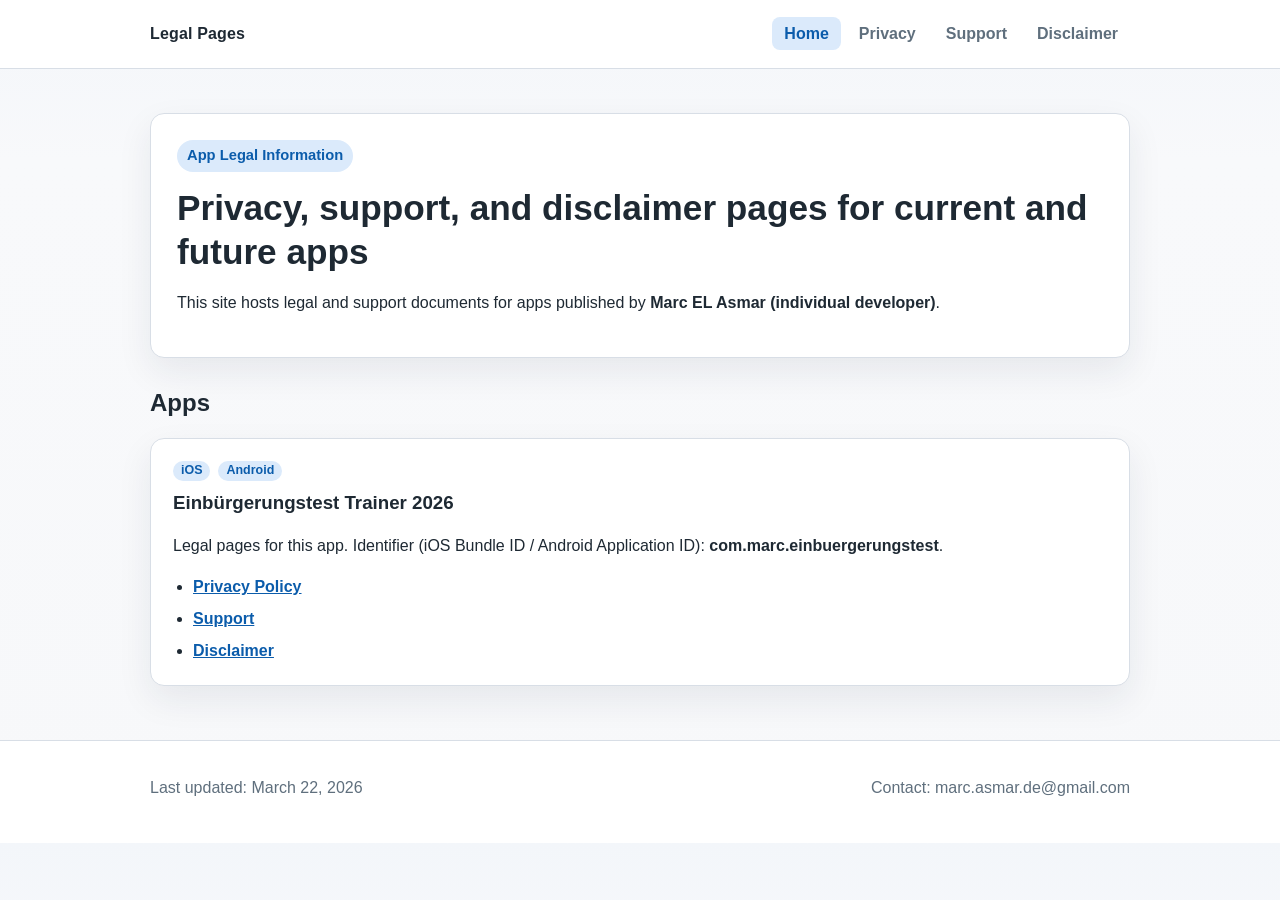
==== index.html @ 7706af72 "feat: add legal pages site for Einbürgerungstest Trainer 2026" ====
<!doctype html>
<html lang="en">
  <head>
    <meta charset="UTF-8" />
    <meta name="viewport" content="width=device-width, initial-scale=1.0" />
    <title>Legal Pages | Marcel Asmar Apps</title>
    <meta
      name="description"
      content="Legal pages for Marcel Asmar apps, including Einbürgerungstest Trainer 2026 privacy, support, and disclaimer information."
    />
    <link rel="stylesheet" href="/styles.css" />
  </head>
  <body>
    <header class="site-header">
      <div class="container nav-wrap">
        <a class="brand" href="/index.html">Legal Pages</a>
        <nav aria-label="Main navigation">
          <ul class="nav-list">
            <li><a class="active" href="/index.html">Home</a></li>
            <li><a href="/einbuergerungstest/privacy/">Privacy</a></li>
            <li><a href="/einbuergerungstest/support/">Support</a></li>
            <li><a href="/einbuergerungstest/disclaimer/">Disclaimer</a></li>
          </ul>
        </nav>
      </div>
    </header>

    <main class="container">
      <section class="hero">
        <p class="eyebrow">App Legal Information</p>
        <h1>Privacy, support, and disclaimer pages for current and future apps</h1>
        <p>
          This site hosts legal and support documents for apps published by
          <strong>Marc EL Asmar (individual developer)</strong>.
        </p>
      </section>

      <section aria-labelledby="apps-heading">
        <h2 id="apps-heading">Apps</h2>
        <div class="app-grid">
          <article class="app-card">
            <div class="tag-row" aria-label="Supported platforms">
              <span class="tag">iOS</span>
              <span class="tag">Android</span>
            </div>
            <h3>Einbürgerungstest Trainer 2026</h3>
            <p>
              Legal pages for this app. Identifier (iOS Bundle ID / Android
              Application ID):
              <strong>com.marc.einbuergerungstest</strong>.
            </p>
            <ul class="doc-list" aria-label="Einbürgerungstest Trainer 2026 legal pages">
              <li><a href="/einbuergerungstest/privacy/">Privacy Policy</a></li>
              <li><a href="/einbuergerungstest/support/">Support</a></li>
              <li><a href="/einbuergerungstest/disclaimer/">Disclaimer</a></li>
            </ul>
          </article>
        </div>
      </section>
    </main>

    <footer class="site-footer">
      <div class="container footer-wrap">
        <p>Last updated: March 22, 2026</p>
        <p>Contact: marc.asmar.de@gmail.com</p>
      </div>
    </footer>
  </body>
</html>
---- styles.css ----
:root {
  --bg: #f7f8fa;
  --surface: #ffffff;
  --text: #1e2933;
  --muted: #5f6f7d;
  --accent: #0b5cab;
  --accent-soft: #dbeafb;
  --border: #d8dee6;
  --shadow: 0 14px 35px rgba(23, 42, 58, 0.08);
}

* {
  box-sizing: border-box;
}

body {
  margin: 0;
  font-family: "Source Sans 3", "Segoe UI", "Helvetica Neue", sans-serif;
  color: var(--text);
  background: linear-gradient(180deg, #f3f6fa 0%, #f8f9fb 160px, #f7f8fa 100%);
  line-height: 1.6;
}

a {
  color: var(--accent);
}

.container {
  width: min(980px, 92%);
  margin: 0 auto;
}

.site-header {
  border-bottom: 1px solid var(--border);
  background-color: var(--surface);
  position: sticky;
  top: 0;
  z-index: 10;
}

.nav-wrap {
  display: flex;
  align-items: center;
  justify-content: space-between;
  gap: 16px;
  min-height: 68px;
}

.brand {
  text-decoration: none;
  font-weight: 700;
  color: var(--text);
  letter-spacing: 0.01em;
}

.nav-list {
  list-style: none;
  display: flex;
  gap: 6px;
  margin: 0;
  padding: 0;
}

.nav-list a {
  text-decoration: none;
  color: var(--muted);
  padding: 8px 12px;
  border-radius: 8px;
  font-weight: 600;
}

.nav-list a:hover,
.nav-list a:focus-visible {
  background: var(--accent-soft);
  color: var(--accent);
  outline: none;
}

.nav-list a.active {
  color: var(--accent);
  background: var(--accent-soft);
}

main {
  padding: 44px 0 54px;
}

.hero {
  background: var(--surface);
  border: 1px solid var(--border);
  border-radius: 14px;
  padding: 26px;
  box-shadow: var(--shadow);
}

.eyebrow {
  display: inline-block;
  margin: 0;
  color: var(--accent);
  background: var(--accent-soft);
  padding: 4px 10px;
  border-radius: 999px;
  font-weight: 600;
  font-size: 0.92rem;
}

h1,
h2,
h3 {
  line-height: 1.25;
  margin-top: 0;
}

h1 {
  margin: 14px 0 12px;
  font-size: clamp(1.75rem, 3vw, 2.2rem);
}

section + section {
  margin-top: 30px;
}

.card-grid {
  display: grid;
  grid-template-columns: repeat(auto-fit, minmax(240px, 1fr));
  gap: 18px;
}

.card {
  background: var(--surface);
  border: 1px solid var(--border);
  border-radius: 12px;
  padding: 20px;
}

.card-link {
  display: inline-block;
  margin-top: 10px;
  font-weight: 700;
  text-decoration: none;
}

.card-link:hover,
.card-link:focus-visible {
  text-decoration: underline;
}

.app-grid {
  display: grid;
  grid-template-columns: repeat(auto-fit, minmax(300px, 1fr));
  gap: 18px;
}

.app-card {
  background: var(--surface);
  border: 1px solid var(--border);
  border-radius: 14px;
  padding: 22px;
  box-shadow: var(--shadow);
}

.tag-row {
  display: flex;
  gap: 8px;
  flex-wrap: wrap;
  margin-bottom: 10px;
}

.tag {
  display: inline-block;
  margin: 0;
  color: var(--accent);
  background: var(--accent-soft);
  padding: 2px 8px;
  border-radius: 999px;
  font-weight: 600;
  font-size: 0.78rem;
  line-height: 1.25;
}

.doc-list {
  margin: 12px 0 0;
  padding-left: 20px;
}

.doc-list li + li {
  margin-top: 6px;
}

.doc-list a {
  font-weight: 700;
}

.content-panel {
  background: var(--surface);
  border: 1px solid var(--border);
  border-radius: 14px;
  padding: 24px;
  box-shadow: var(--shadow);
}

.list {
  padding-left: 20px;
}

.muted {
  color: var(--muted);
}

.faq-item + .faq-item {
  margin-top: 16px;
  padding-top: 16px;
  border-top: 1px solid var(--border);
}

.site-footer {
  border-top: 1px solid var(--border);
  background: var(--surface);
}

.footer-wrap {
  padding: 18px 0 26px;
  color: var(--muted);
  display: flex;
  flex-wrap: wrap;
  gap: 10px 20px;
  justify-content: space-between;
}

@media (max-width: 680px) {
  .nav-wrap {
    flex-direction: column;
    align-items: flex-start;
    padding: 12px 0;
  }

  .nav-list {
    width: 100%;
    gap: 4px;
    justify-content: space-between;
  }

  .nav-list a {
    display: inline-block;
    padding: 8px 10px;
  }

  main {
    padding-top: 28px;
  }

  .hero,
  .content-panel {
    padding: 20px;
  }
}
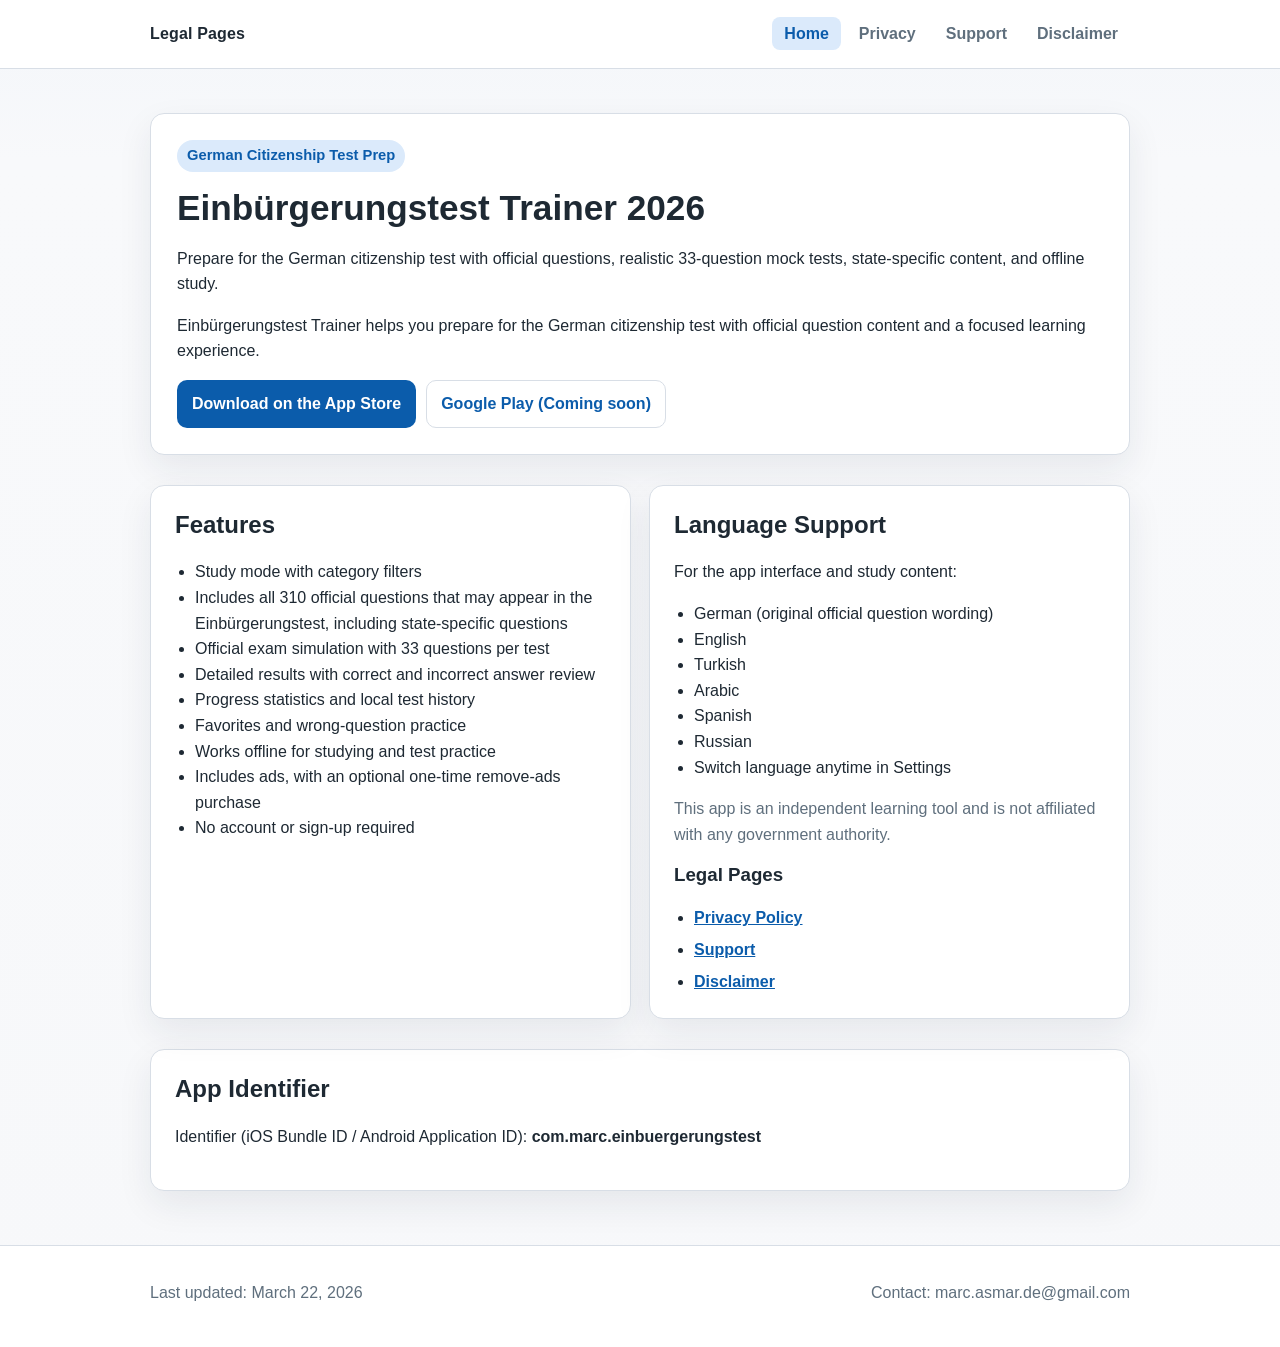
==== commit 251b96fd: "feat: convert homepage into app landing page" ====
--- a/index.html
+++ b/index.html
@@ -3,23 +3,24 @@
   <head>
     <meta charset="UTF-8" />
     <meta name="viewport" content="width=device-width, initial-scale=1.0" />
-    <title>Legal Pages | Marcel Asmar Apps</title>
+    <title>Einbürgerungstest Trainer 2026 | Official Practice App</title>
     <meta
       name="description"
-      content="Legal pages for Marcel Asmar apps, including Einbürgerungstest Trainer 2026 privacy, support, and disclaimer information."
+      content="Prepare for the German citizenship test with official questions, realistic mock tests, state-specific content, and offline study."
     />
+    <link rel="canonical" href="https://einbuergerungstest.marcelasmar.com/" />
     <link rel="stylesheet" href="/styles.css" />
   </head>
   <body>
     <header class="site-header">
       <div class="container nav-wrap">
-        <a class="brand" href="/index.html">Legal Pages</a>
+        <a class="brand" href="/">Legal Pages</a>
         <nav aria-label="Main navigation">
           <ul class="nav-list">
-            <li><a class="active" href="/index.html">Home</a></li>
-            <li><a href="/einbuergerungstest/privacy/">Privacy</a></li>
-            <li><a href="/einbuergerungstest/support/">Support</a></li>
-            <li><a href="/einbuergerungstest/disclaimer/">Disclaimer</a></li>
+            <li><a class="active" href="/">Home</a></li>
+            <li><a href="/privacy/">Privacy</a></li>
+            <li><a href="/support/">Support</a></li>
+            <li><a href="/disclaimer/">Disclaimer</a></li>
           </ul>
         </nav>
       </div>
@@ -27,35 +28,90 @@
 
     <main class="container">
       <section class="hero">
-        <p class="eyebrow">App Legal Information</p>
-        <h1>Privacy, support, and disclaimer pages for current and future apps</h1>
+        <p class="eyebrow">German Citizenship Test Prep</p>
+        <h1>Einbürgerungstest Trainer 2026</h1>
         <p>
-          This site hosts legal and support documents for apps published by
-          <strong>Marc EL Asmar (individual developer)</strong>.
+          Prepare for the German citizenship test with official questions,
+          realistic 33-question mock tests, state-specific content, and offline
+          study.
         </p>
+        <p>
+          Einbürgerungstest Trainer helps you prepare for the German
+          citizenship test with official question content and a focused learning
+          experience.
+        </p>
+        <div class="cta-row">
+          <a
+            class="button button-primary"
+            href="https://apps.apple.com/app/id6760626546"
+            target="_blank"
+            rel="noopener noreferrer"
+            >Download on the App Store</a
+          >
+          <a
+            class="button button-secondary"
+            href="https://play.google.com/store/apps/details?id=com.marc.einbuergerungstest"
+            target="_blank"
+            rel="noopener noreferrer"
+            >Google Play (Coming soon)</a
+          >
+        </div>
       </section>
 
-      <section aria-labelledby="apps-heading">
-        <h2 id="apps-heading">Apps</h2>
-        <div class="app-grid">
-          <article class="app-card">
-            <div class="tag-row" aria-label="Supported platforms">
-              <span class="tag">iOS</span>
-              <span class="tag">Android</span>
-            </div>
-            <h3>Einbürgerungstest Trainer 2026</h3>
-            <p>
-              Legal pages for this app. Identifier (iOS Bundle ID / Android
-              Application ID):
-              <strong>com.marc.einbuergerungstest</strong>.
-            </p>
-            <ul class="doc-list" aria-label="Einbürgerungstest Trainer 2026 legal pages">
-              <li><a href="/einbuergerungstest/privacy/">Privacy Policy</a></li>
-              <li><a href="/einbuergerungstest/support/">Support</a></li>
-              <li><a href="/einbuergerungstest/disclaimer/">Disclaimer</a></li>
-            </ul>
-          </article>
-        </div>
+      <section class="landing-grid" aria-label="App details">
+        <article class="content-panel">
+          <h2>Features</h2>
+          <ul class="list">
+            <li>Study mode with category filters</li>
+            <li>
+              Includes all 310 official questions that may appear in the
+              Einbürgerungstest, including state-specific questions
+            </li>
+            <li>Official exam simulation with 33 questions per test</li>
+            <li>
+              Detailed results with correct and incorrect answer review
+            </li>
+            <li>Progress statistics and local test history</li>
+            <li>Favorites and wrong-question practice</li>
+            <li>Works offline for studying and test practice</li>
+            <li>
+              Includes ads, with an optional one-time remove-ads purchase
+            </li>
+            <li>No account or sign-up required</li>
+          </ul>
+        </article>
+
+        <article class="content-panel">
+          <h2>Language Support</h2>
+          <p>For the app interface and study content:</p>
+          <ul class="list">
+            <li>German (original official question wording)</li>
+            <li>English</li>
+            <li>Turkish</li>
+            <li>Arabic</li>
+            <li>Spanish</li>
+            <li>Russian</li>
+            <li>Switch language anytime in Settings</li>
+          </ul>
+          <p class="muted legal-note">
+            This app is an independent learning tool and is not affiliated with
+            any government authority.
+          </p>
+          <h3>Legal Pages</h3>
+          <ul class="doc-list" aria-label="Einbürgerungstest Trainer 2026 legal pages">
+            <li><a href="/privacy/">Privacy Policy</a></li>
+            <li><a href="/support/">Support</a></li>
+            <li><a href="/disclaimer/">Disclaimer</a></li>
+          </ul>
+        </article>
+      </section>
+
+      <section class="content-panel" aria-label="App identifiers">
+        <h2>App Identifier</h2>
+        <p>
+          Identifier (iOS Bundle ID / Android Application ID):
+          <strong>com.marc.einbuergerungstest</strong>
+        </p>
       </section>
     </main>
 
--- a/styles.css
+++ b/styles.css
@@ -93,6 +93,47 @@
   box-shadow: var(--shadow);
 }
 
+.cta-row {
+  display: flex;
+  flex-wrap: wrap;
+  gap: 10px;
+  margin-top: 16px;
+}
+
+.button {
+  display: inline-block;
+  text-decoration: none;
+  font-weight: 700;
+  border-radius: 10px;
+  padding: 10px 14px;
+  border: 1px solid transparent;
+}
+
+.button-primary {
+  background: var(--accent);
+  color: #ffffff;
+}
+
+.button-primary:hover,
+.button-primary:focus-visible {
+  background: #084b8e;
+  color: #ffffff;
+  outline: none;
+}
+
+.button-secondary {
+  background: var(--surface);
+  color: var(--accent);
+  border-color: var(--border);
+}
+
+.button-secondary:hover,
+.button-secondary:focus-visible {
+  background: var(--accent-soft);
+  color: var(--accent);
+  outline: none;
+}
+
 .eyebrow {
   display: inline-block;
   margin: 0;
@@ -199,12 +240,22 @@
   box-shadow: var(--shadow);
 }
 
+.landing-grid {
+  display: grid;
+  grid-template-columns: repeat(auto-fit, minmax(280px, 1fr));
+  gap: 18px;
+}
+
 .list {
   padding-left: 20px;
 }
 
 .muted {
   color: var(--muted);
+}
+
+.legal-note {
+  margin-top: 14px;
 }
 
 .faq-item + .faq-item {
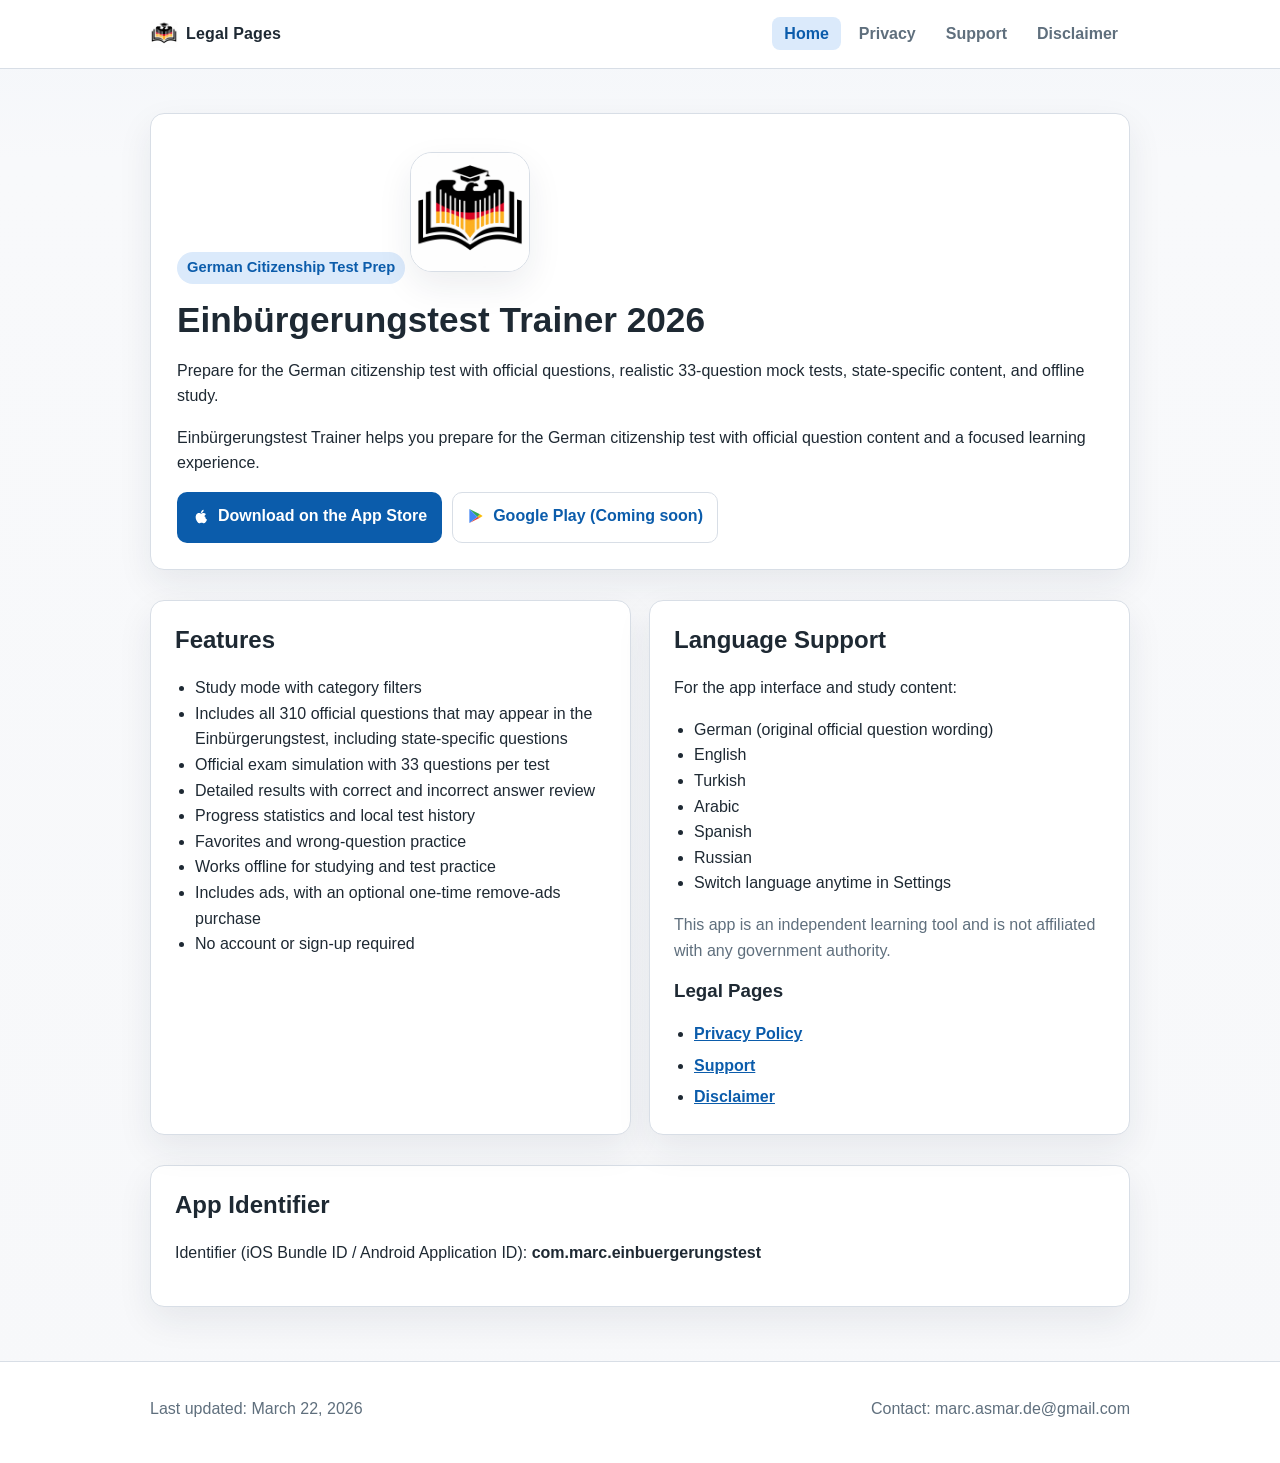
==== commit 709413f7: "feat: add app logo, favicon, and store icons" ====
--- a/index.html
+++ b/index.html
@@ -9,12 +9,23 @@
       content="Prepare for the German citizenship test with official questions, realistic mock tests, state-specific content, and offline study."
     />
     <link rel="canonical" href="https://einbuergerungstest.marcelasmar.com/" />
+    <link rel="icon" type="image/png" sizes="32x32" href="/assets/app-logo-1024.png" />
+    <link rel="apple-touch-icon" href="/assets/app-logo-1024.png" />
     <link rel="stylesheet" href="/styles.css" />
   </head>
   <body>
     <header class="site-header">
       <div class="container nav-wrap">
-        <a class="brand" href="/">Legal Pages</a>
+        <a class="brand" href="/">
+          <img
+            src="/assets/app-logo-1024.png"
+            alt="Einbürgerungstest Trainer logo"
+            class="brand-logo"
+            width="28"
+            height="28"
+          />
+          <span>Legal Pages</span>
+        </a>
         <nav aria-label="Main navigation">
           <ul class="nav-list">
             <li><a class="active" href="/">Home</a></li>
@@ -29,6 +40,13 @@
     <main class="container">
       <section class="hero">
         <p class="eyebrow">German Citizenship Test Prep</p>
+        <img
+          src="/assets/app-logo-1024.png"
+          alt="Einbürgerungstest Trainer app icon"
+          class="hero-logo"
+          width="120"
+          height="120"
+        />
         <h1>Einbürgerungstest Trainer 2026</h1>
         <p>
           Prepare for the German citizenship test with official questions,
@@ -46,15 +64,47 @@
             href="https://apps.apple.com/app/id6760626546"
             target="_blank"
             rel="noopener noreferrer"
-            >Download on the App Store</a
           >
+            <span class="button-content">
+              <svg
+                class="store-icon"
+                viewBox="0 0 24 24"
+                aria-hidden="true"
+                focusable="false"
+              >
+                <path
+                  fill="currentColor"
+                  d="M16.7 12.9c0-2 1.7-3 1.8-3.1-1-1.5-2.6-1.7-3.1-1.7-1.3-.1-2.5.8-3.2.8-.7 0-1.8-.8-2.9-.8-1.5 0-2.9.9-3.7 2.2-1.6 2.8-.4 6.9 1.2 9.1.8 1.1 1.7 2.3 2.9 2.2 1.2 0 1.6-.7 3.1-.7s1.9.7 3.1.7c1.3 0 2.1-1.1 2.9-2.2.9-1.3 1.3-2.6 1.3-2.6-.1 0-2.4-.9-2.4-3.9z"
+                />
+                <path
+                  fill="currentColor"
+                  d="M14.6 6.8c.6-.8 1-1.9.9-3-.9.1-2 .6-2.7 1.4-.6.7-1.1 1.8-1 2.9 1 .1 2-.5 2.8-1.3z"
+                />
+              </svg>
+              <span>Download on the App Store</span>
+            </span>
+          </a>
           <a
             class="button button-secondary"
             href="https://play.google.com/store/apps/details?id=com.marc.einbuergerungstest"
             target="_blank"
             rel="noopener noreferrer"
-            >Google Play (Coming soon)</a
           >
+            <span class="button-content">
+              <svg
+                class="store-icon"
+                viewBox="0 0 24 24"
+                aria-hidden="true"
+                focusable="false"
+              >
+                <path fill="#34A853" d="M3.2 2.7L13.8 13.3 17.3 9.8z" />
+                <path fill="#FBBC05" d="M17.3 9.8 20.8 12 17.3 14.2 13.8 13.3z" />
+                <path fill="#EA4335" d="M3.2 21.3 13.8 13.3 17.3 14.2z" />
+                <path fill="#4285F4" d="M3.2 2.7 13.8 13.3 3.2 21.3z" />
+              </svg>
+              <span>Google Play (Coming soon)</span>
+            </span>
+          </a>
         </div>
       </section>
 
--- a/styles.css
+++ b/styles.css
@@ -47,10 +47,20 @@
 }
 
 .brand {
+  display: inline-flex;
+  align-items: center;
+  gap: 8px;
   text-decoration: none;
   font-weight: 700;
   color: var(--text);
   letter-spacing: 0.01em;
+}
+
+.brand-logo {
+  width: 28px;
+  height: 28px;
+  object-fit: cover;
+  border-radius: 6px;
 }
 
 .nav-list {
@@ -91,6 +101,16 @@
   border-radius: 14px;
   padding: 26px;
   box-shadow: var(--shadow);
+}
+
+.hero-logo {
+  width: 120px;
+  height: 120px;
+  object-fit: cover;
+  border-radius: 22px;
+  border: 1px solid var(--border);
+  box-shadow: var(--shadow);
+  margin-top: 12px;
 }
 
 .cta-row {
@@ -109,6 +129,17 @@
   border: 1px solid transparent;
 }
 
+.button-content {
+  display: inline-flex;
+  align-items: center;
+  gap: 8px;
+}
+
+.store-icon {
+  width: 18px;
+  height: 18px;
+}
+
 .button-primary {
   background: var(--accent);
   color: #ffffff;
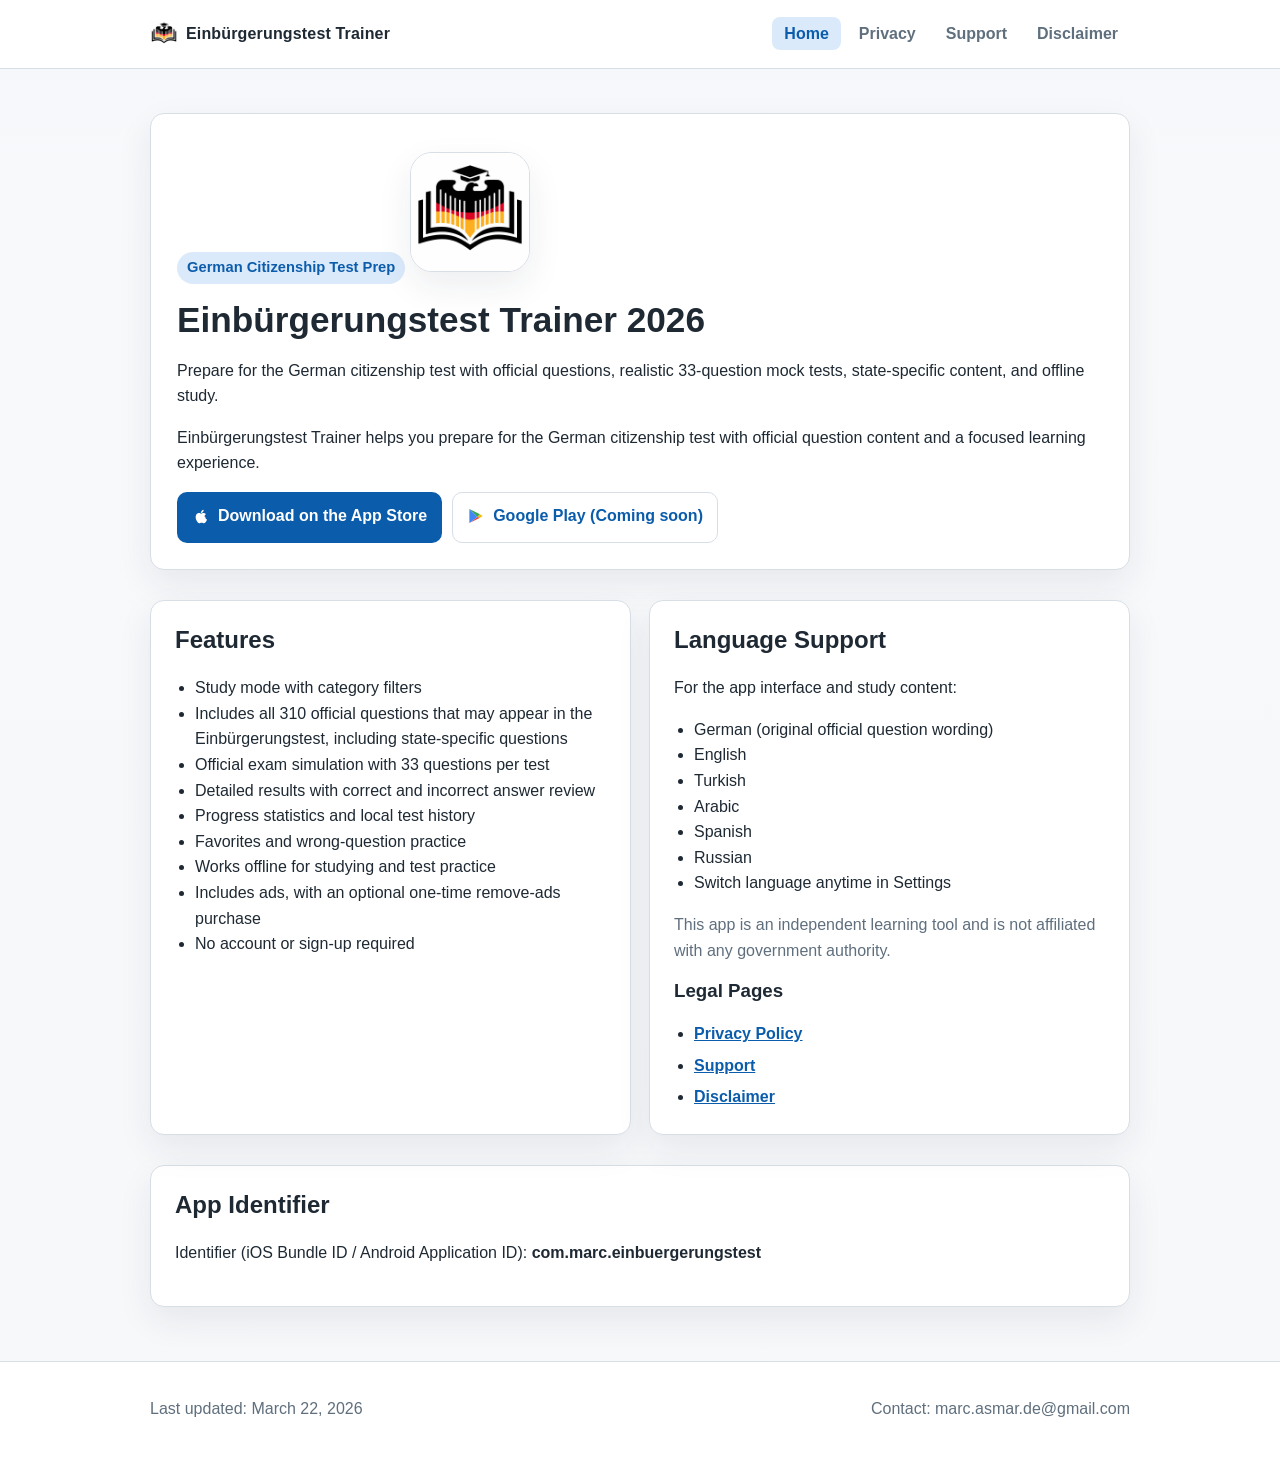
==== commit a37fa946: "chore: rename header brand to app name" ====
--- a/index.html
+++ b/index.html
@@ -24,7 +24,7 @@
             width="28"
             height="28"
           />
-          <span>Legal Pages</span>
+          <span>Einbürgerungstest Trainer</span>
         </a>
         <nav aria-label="Main navigation">
           <ul class="nav-list">
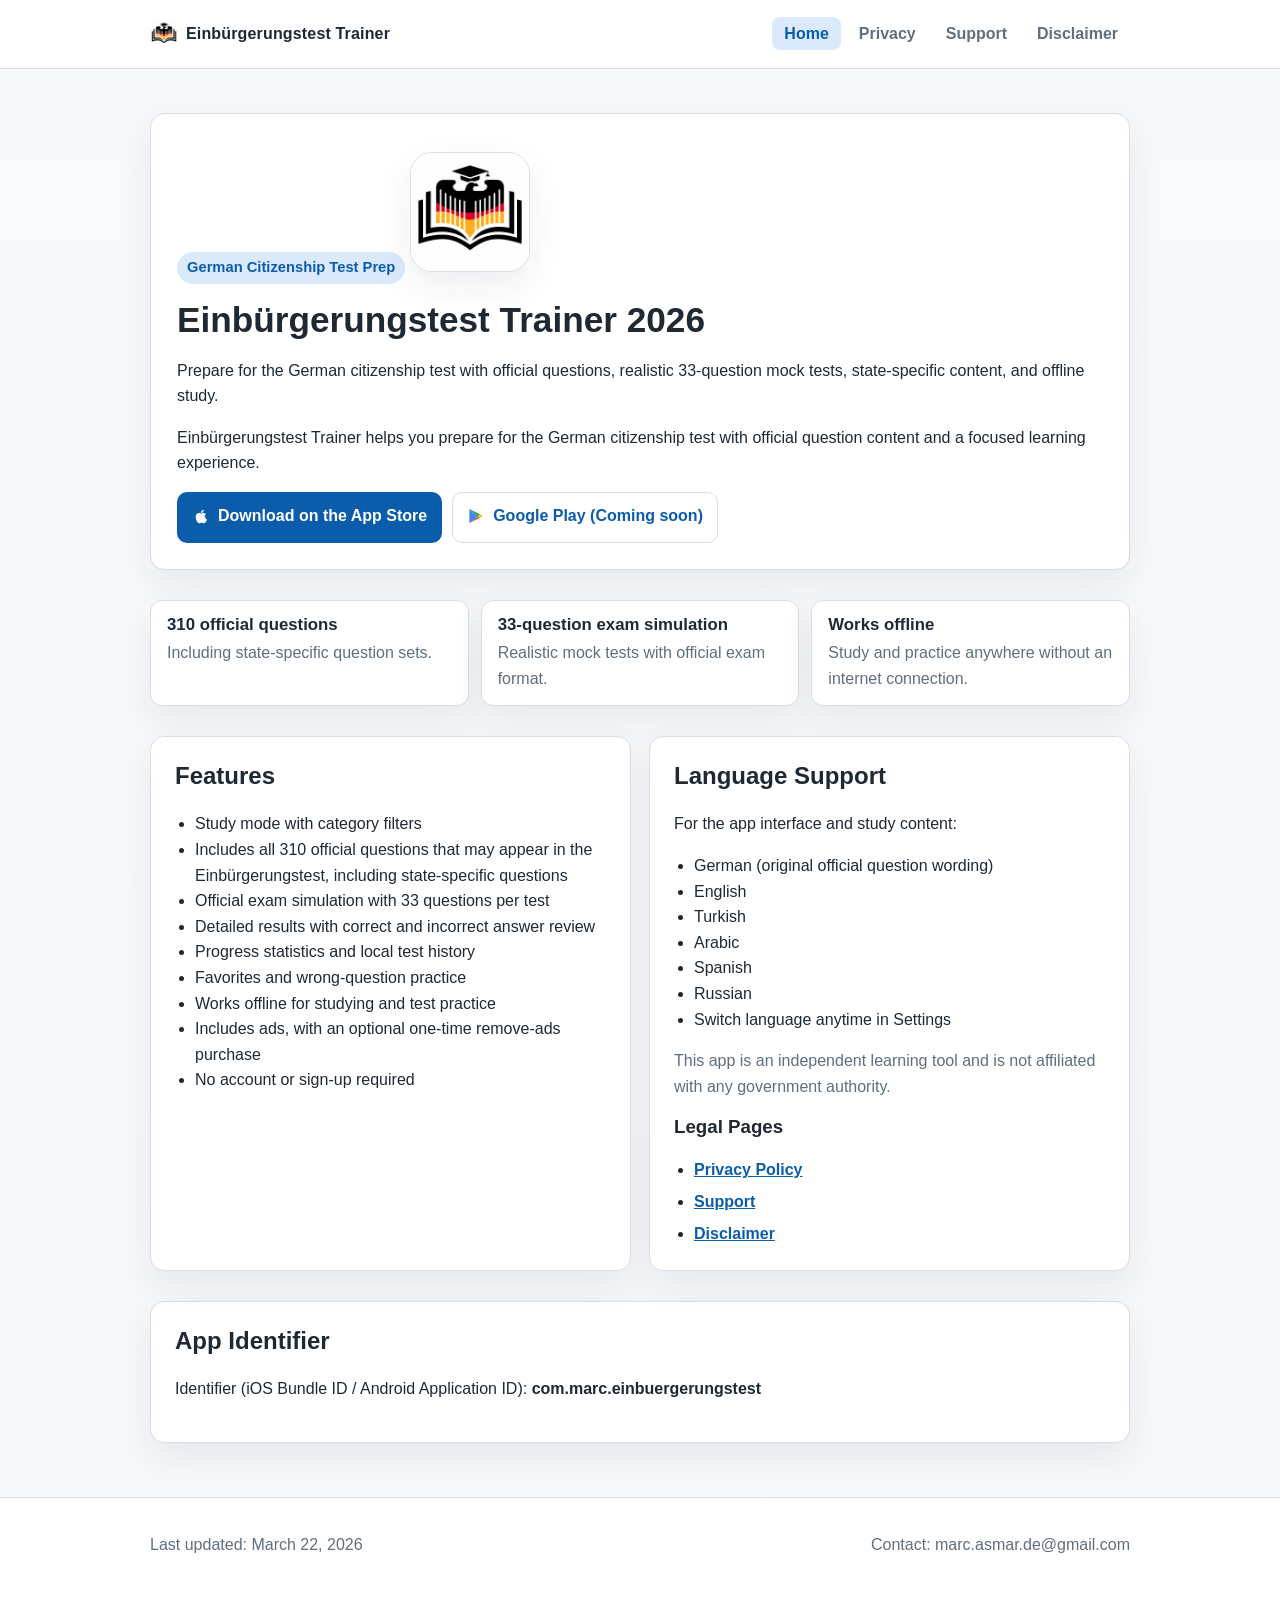
==== commit b436c7e3: "feat: add trust strip and mobile sticky app store CTA" ====
--- a/index.html
+++ b/index.html
@@ -108,6 +108,21 @@
         </div>
       </section>
 
+      <section class="trust-strip" aria-label="Key benefits">
+        <article class="trust-item">
+          <h2>310 official questions</h2>
+          <p>Including state-specific question sets.</p>
+        </article>
+        <article class="trust-item">
+          <h2>33-question exam simulation</h2>
+          <p>Realistic mock tests with official exam format.</p>
+        </article>
+        <article class="trust-item">
+          <h2>Works offline</h2>
+          <p>Study and practice anywhere without an internet connection.</p>
+        </article>
+      </section>
+
       <section class="landing-grid" aria-label="App details">
         <article class="content-panel">
           <h2>Features</h2>
@@ -171,5 +186,31 @@
         <p>Contact: marc.asmar.de@gmail.com</p>
       </div>
     </footer>
+
+    <a
+      class="mobile-sticky-cta"
+      href="https://apps.apple.com/app/id6760626546"
+      target="_blank"
+      rel="noopener noreferrer"
+    >
+      <span class="button-content">
+        <svg
+          class="store-icon"
+          viewBox="0 0 24 24"
+          aria-hidden="true"
+          focusable="false"
+        >
+          <path
+            fill="currentColor"
+            d="M16.7 12.9c0-2 1.7-3 1.8-3.1-1-1.5-2.6-1.7-3.1-1.7-1.3-.1-2.5.8-3.2.8-.7 0-1.8-.8-2.9-.8-1.5 0-2.9.9-3.7 2.2-1.6 2.8-.4 6.9 1.2 9.1.8 1.1 1.7 2.3 2.9 2.2 1.2 0 1.6-.7 3.1-.7s1.9.7 3.1.7c1.3 0 2.1-1.1 2.9-2.2.9-1.3 1.3-2.6 1.3-2.6-.1 0-2.4-.9-2.4-3.9z"
+          />
+          <path
+            fill="currentColor"
+            d="M14.6 6.8c.6-.8 1-1.9.9-3-.9.1-2 .6-2.7 1.4-.6.7-1.1 1.8-1 2.9 1 .1 2-.5 2.8-1.3z"
+          />
+        </svg>
+        <span>Download on the App Store</span>
+      </span>
+    </a>
   </body>
 </html>
--- a/styles.css
+++ b/styles.css
@@ -277,6 +277,30 @@
   gap: 18px;
 }
 
+.trust-strip {
+  display: grid;
+  grid-template-columns: repeat(3, minmax(0, 1fr));
+  gap: 12px;
+}
+
+.trust-item {
+  background: var(--surface);
+  border: 1px solid var(--border);
+  border-radius: 12px;
+  padding: 14px 16px;
+  box-shadow: var(--shadow);
+}
+
+.trust-item h2 {
+  font-size: 1.05rem;
+  margin: 0 0 4px;
+}
+
+.trust-item p {
+  margin: 0;
+  color: var(--muted);
+}
+
 .list {
   padding-left: 20px;
 }
@@ -298,6 +322,10 @@
 .site-footer {
   border-top: 1px solid var(--border);
   background: var(--surface);
+}
+
+.mobile-sticky-cta {
+  display: none;
 }
 
 .footer-wrap {
@@ -335,4 +363,40 @@
   .content-panel {
     padding: 20px;
   }
-}
+
+  .trust-strip {
+    grid-template-columns: 1fr;
+    gap: 10px;
+  }
+
+  .mobile-sticky-cta {
+    position: fixed;
+    left: 12px;
+    right: 12px;
+    bottom: calc(10px + env(safe-area-inset-bottom));
+    z-index: 30;
+    display: flex;
+    align-items: center;
+    justify-content: center;
+    gap: 8px;
+    padding: 12px 14px;
+    border-radius: 12px;
+    border: 1px solid transparent;
+    background: var(--accent);
+    color: #ffffff;
+    text-decoration: none;
+    font-weight: 700;
+    box-shadow: var(--shadow);
+  }
+
+  .mobile-sticky-cta:hover,
+  .mobile-sticky-cta:focus-visible {
+    background: #084b8e;
+    color: #ffffff;
+    outline: none;
+  }
+
+  main {
+    padding-bottom: 108px;
+  }
+}
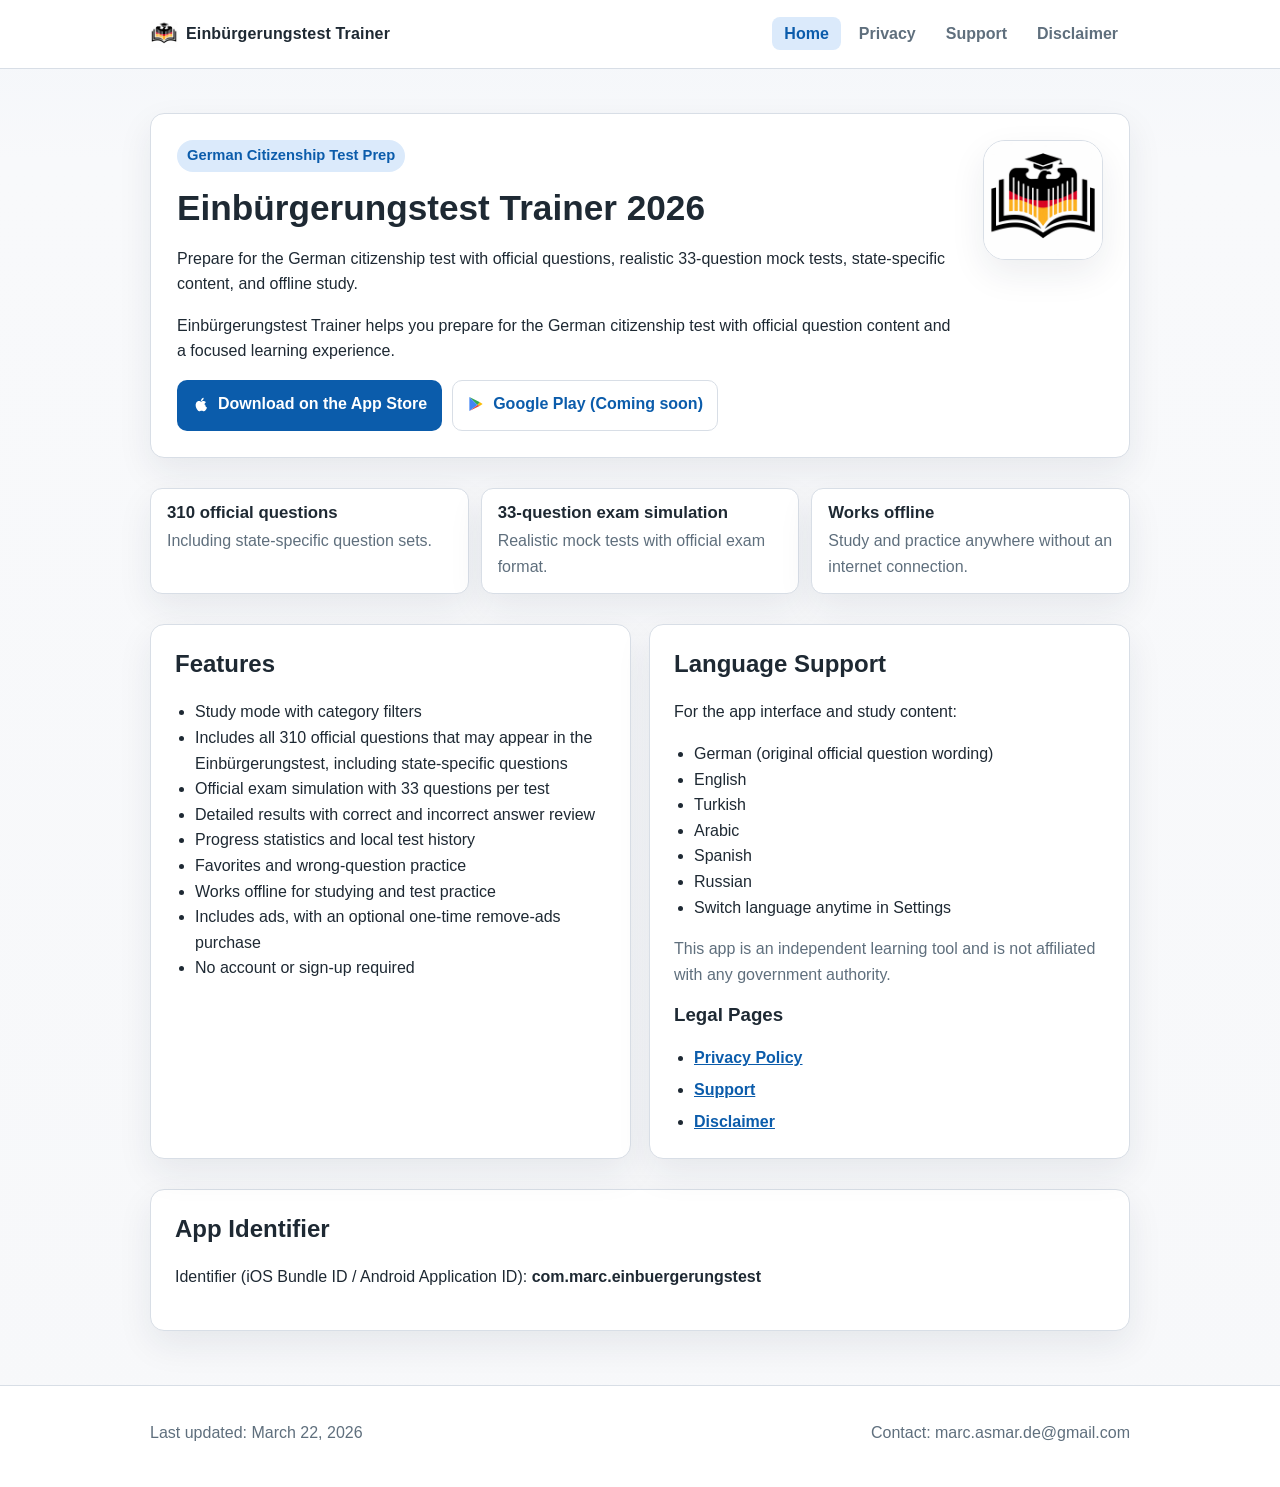
==== commit 86bd5bad: "style: align landing hero logo to right" ====
--- a/index.html
+++ b/index.html
@@ -39,72 +39,76 @@
 
     <main class="container">
       <section class="hero">
-        <p class="eyebrow">German Citizenship Test Prep</p>
-        <img
-          src="/assets/app-logo-1024.png"
-          alt="Einbürgerungstest Trainer app icon"
-          class="hero-logo"
-          width="120"
-          height="120"
-        />
-        <h1>Einbürgerungstest Trainer 2026</h1>
-        <p>
-          Prepare for the German citizenship test with official questions,
-          realistic 33-question mock tests, state-specific content, and offline
-          study.
-        </p>
-        <p>
-          Einbürgerungstest Trainer helps you prepare for the German
-          citizenship test with official question content and a focused learning
-          experience.
-        </p>
-        <div class="cta-row">
-          <a
-            class="button button-primary"
-            href="https://apps.apple.com/app/id6760626546"
-            target="_blank"
-            rel="noopener noreferrer"
-          >
-            <span class="button-content">
-              <svg
-                class="store-icon"
-                viewBox="0 0 24 24"
-                aria-hidden="true"
-                focusable="false"
+        <div class="hero-head">
+          <div class="hero-copy">
+            <p class="eyebrow">German Citizenship Test Prep</p>
+            <h1>Einbürgerungstest Trainer 2026</h1>
+            <p>
+              Prepare for the German citizenship test with official questions,
+              realistic 33-question mock tests, state-specific content, and offline
+              study.
+            </p>
+            <p>
+              Einbürgerungstest Trainer helps you prepare for the German
+              citizenship test with official question content and a focused learning
+              experience.
+            </p>
+            <div class="cta-row">
+              <a
+                class="button button-primary"
+                href="https://apps.apple.com/app/id6760626546"
+                target="_blank"
+                rel="noopener noreferrer"
               >
-                <path
-                  fill="currentColor"
-                  d="M16.7 12.9c0-2 1.7-3 1.8-3.1-1-1.5-2.6-1.7-3.1-1.7-1.3-.1-2.5.8-3.2.8-.7 0-1.8-.8-2.9-.8-1.5 0-2.9.9-3.7 2.2-1.6 2.8-.4 6.9 1.2 9.1.8 1.1 1.7 2.3 2.9 2.2 1.2 0 1.6-.7 3.1-.7s1.9.7 3.1.7c1.3 0 2.1-1.1 2.9-2.2.9-1.3 1.3-2.6 1.3-2.6-.1 0-2.4-.9-2.4-3.9z"
-                />
-                <path
-                  fill="currentColor"
-                  d="M14.6 6.8c.6-.8 1-1.9.9-3-.9.1-2 .6-2.7 1.4-.6.7-1.1 1.8-1 2.9 1 .1 2-.5 2.8-1.3z"
-                />
-              </svg>
-              <span>Download on the App Store</span>
-            </span>
-          </a>
-          <a
-            class="button button-secondary"
-            href="https://play.google.com/store/apps/details?id=com.marc.einbuergerungstest"
-            target="_blank"
-            rel="noopener noreferrer"
-          >
-            <span class="button-content">
-              <svg
-                class="store-icon"
-                viewBox="0 0 24 24"
-                aria-hidden="true"
-                focusable="false"
+                <span class="button-content">
+                  <svg
+                    class="store-icon"
+                    viewBox="0 0 24 24"
+                    aria-hidden="true"
+                    focusable="false"
+                  >
+                    <path
+                      fill="currentColor"
+                      d="M16.7 12.9c0-2 1.7-3 1.8-3.1-1-1.5-2.6-1.7-3.1-1.7-1.3-.1-2.5.8-3.2.8-.7 0-1.8-.8-2.9-.8-1.5 0-2.9.9-3.7 2.2-1.6 2.8-.4 6.9 1.2 9.1.8 1.1 1.7 2.3 2.9 2.2 1.2 0 1.6-.7 3.1-.7s1.9.7 3.1.7c1.3 0 2.1-1.1 2.9-2.2.9-1.3 1.3-2.6 1.3-2.6-.1 0-2.4-.9-2.4-3.9z"
+                    />
+                    <path
+                      fill="currentColor"
+                      d="M14.6 6.8c.6-.8 1-1.9.9-3-.9.1-2 .6-2.7 1.4-.6.7-1.1 1.8-1 2.9 1 .1 2-.5 2.8-1.3z"
+                    />
+                  </svg>
+                  <span>Download on the App Store</span>
+                </span>
+              </a>
+              <a
+                class="button button-secondary"
+                href="https://play.google.com/store/apps/details?id=com.marc.einbuergerungstest"
+                target="_blank"
+                rel="noopener noreferrer"
               >
-                <path fill="#34A853" d="M3.2 2.7L13.8 13.3 17.3 9.8z" />
-                <path fill="#FBBC05" d="M17.3 9.8 20.8 12 17.3 14.2 13.8 13.3z" />
-                <path fill="#EA4335" d="M3.2 21.3 13.8 13.3 17.3 14.2z" />
-                <path fill="#4285F4" d="M3.2 2.7 13.8 13.3 3.2 21.3z" />
-              </svg>
-              <span>Google Play (Coming soon)</span>
-            </span>
-          </a>
+                <span class="button-content">
+                  <svg
+                    class="store-icon"
+                    viewBox="0 0 24 24"
+                    aria-hidden="true"
+                    focusable="false"
+                  >
+                    <path fill="#34A853" d="M3.2 2.7L13.8 13.3 17.3 9.8z" />
+                    <path fill="#FBBC05" d="M17.3 9.8 20.8 12 17.3 14.2 13.8 13.3z" />
+                    <path fill="#EA4335" d="M3.2 21.3 13.8 13.3 17.3 14.2z" />
+                    <path fill="#4285F4" d="M3.2 2.7 13.8 13.3 3.2 21.3z" />
+                  </svg>
+                  <span>Google Play (Coming soon)</span>
+                </span>
+              </a>
+            </div>
+          </div>
+          <img
+            src="/assets/app-logo-1024.png"
+            alt="Einbürgerungstest Trainer app icon"
+            class="hero-logo"
+            width="120"
+            height="120"
+          />
         </div>
       </section>
 
--- a/styles.css
+++ b/styles.css
@@ -103,6 +103,18 @@
   box-shadow: var(--shadow);
 }
 
+.hero-head {
+  display: flex;
+  align-items: flex-start;
+  justify-content: space-between;
+  gap: 24px;
+}
+
+.hero-copy {
+  flex: 1;
+  min-width: 0;
+}
+
 .hero-logo {
   width: 120px;
   height: 120px;
@@ -110,7 +122,8 @@
   border-radius: 22px;
   border: 1px solid var(--border);
   box-shadow: var(--shadow);
-  margin-top: 12px;
+  margin-top: 0;
+  flex-shrink: 0;
 }
 
 .cta-row {
@@ -362,6 +375,17 @@
   .hero,
   .content-panel {
     padding: 20px;
+  }
+
+  .hero-head {
+    flex-direction: column;
+    gap: 14px;
+  }
+
+  .hero-logo {
+    width: 96px;
+    height: 96px;
+    align-self: flex-end;
   }
 
   .trust-strip {
